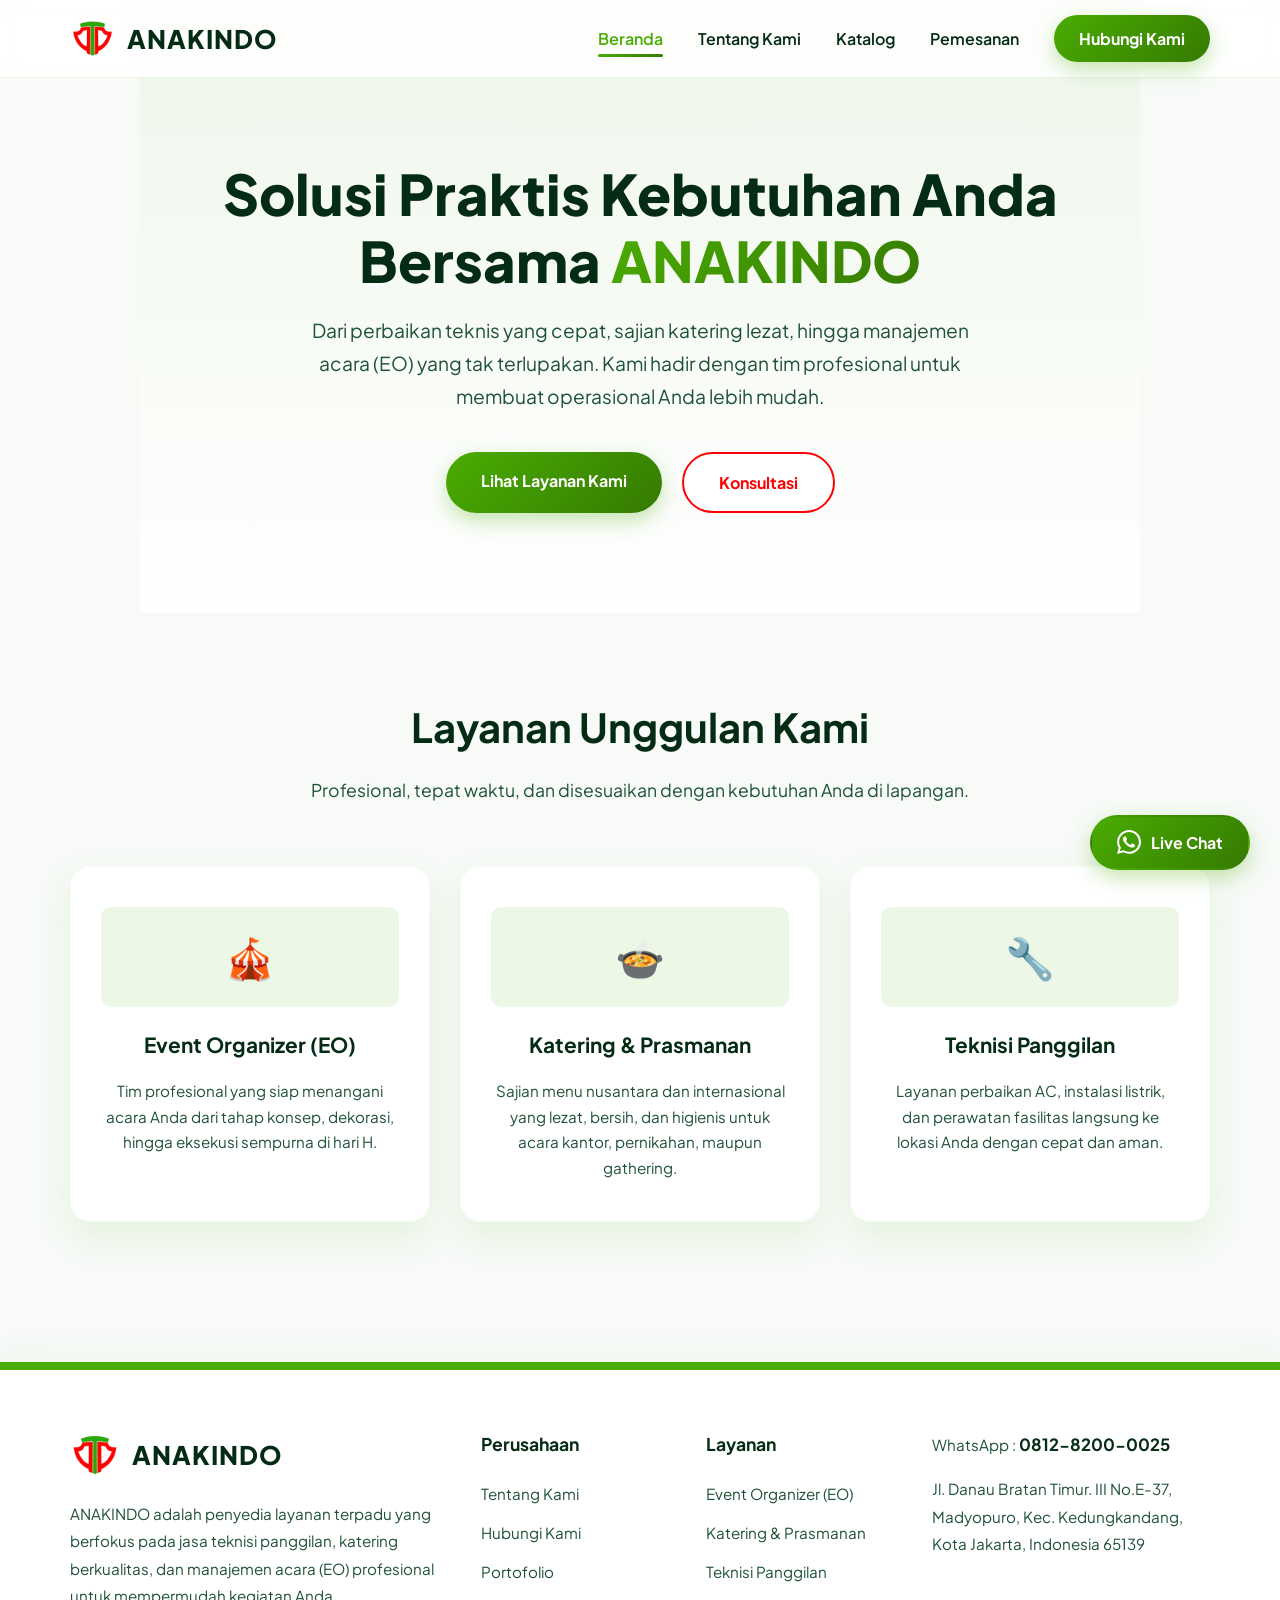
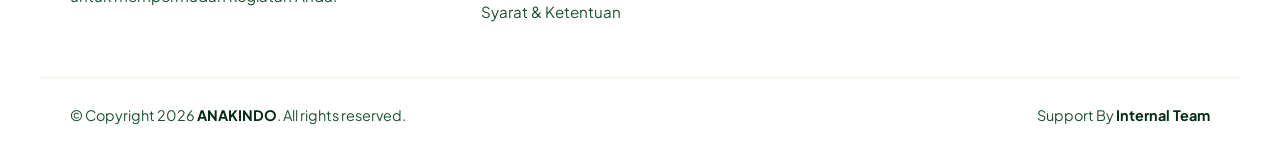
==== index.html @ 2cd926b2 "Add files via upload" ====
<!DOCTYPE html>
<html lang="id">
<head>
    <meta charset="UTF-8">
    <meta name="viewport" content="width=device-width, initial-scale=1.0">
    <title>ANAKINDO - Solusi Jasa & Acara Profesional</title>
    <link rel="stylesheet" href="assets/css/style.css">
    <link rel="icon" type="image/x-icon" href="assets/img/favicon.ico">
</head>
<body>
    <header>
        <div class="nav-container">
            <div class="logo">
                <a href="login.html" style="display: flex; align-items: center; gap: 12px; text-decoration: none; cursor: default;">
                    <img src="assets/img/logo.png" alt="ANAKINDO Logo">
                    <span class="logo-text">ANAKINDO</span>
                </a>
            </div>
            <div class="mobile-menu-btn" id="mobileMenuBtn" style="padding: 5px 15px; user-select: none;" onclick="var nav = document.getElementById('mainNav'); nav.classList.toggle('active'); this.innerHTML = nav.classList.contains('active') ? '✕' : '☰';">☰</div>
            <nav id="mainNav">
                <a href="index.html" class="active">Beranda</a>
                <a href="tentang.html">Tentang Kami</a>
                <a href="katalog.html">Katalog</a>
                <a href="pesan.html">Pemesanan</a>
                <a href="kontak.html" class="btn btn-primary" style="padding: 10px 25px; color: white;">Hubungi Kami</a>
            </nav>
        </div>
    </header>

    <section class="hero">
        <h1>Solusi Praktis Kebutuhan Anda Bersama <span>ANAKINDO</span></h1>
        <p>Dari perbaikan teknis yang cepat, sajian katering lezat, hingga manajemen acara (EO) yang tak terlupakan. Kami hadir dengan tim profesional untuk membuat operasional Anda lebih mudah.</p>
        <div class="hero-btns">
            <a href="katalog.html" class="btn btn-primary">Lihat Layanan Kami</a>
            <a href="https://wa.me/6281282000025?text=Halo%20Tim%20ANAKINDO,%20saya%20ingin%20konsultasi%20gratis%20mengenai%20kebutuhan%20jasa%20saya." class="btn btn-secondary" target="_blank">Konsultasi</a>
        </div>
    </section>

    <section class="section-container">
        <h2 class="section-title">Layanan Unggulan Kami</h2>
        <p class="section-subtitle">Profesional, tepat waktu, dan disesuaikan dengan kebutuhan Anda di lapangan.</p>

        <div class="grid-cards">
            <div class="card">
                <div style="height: 100px; background: rgba(74, 172, 2, 0.1); border-radius: 10px; margin-bottom: 20px; display:flex; align-items:center; justify-content:center; font-size:40px;">🎪</div>
                <h3>Event Organizer (EO)</h3>
                <p>Tim profesional yang siap menangani acara Anda dari tahap konsep, dekorasi, hingga eksekusi sempurna di hari H.</p>
            </div>
            <div class="card">
                <div style="height: 100px; background: rgba(74, 172, 2, 0.1); border-radius: 10px; margin-bottom: 20px; display:flex; align-items:center; justify-content:center; font-size:40px;">🍲</div>
                <h3>Katering & Prasmanan</h3>
                <p>Sajian menu nusantara dan internasional yang lezat, bersih, dan higienis untuk acara kantor, pernikahan, maupun gathering.</p>
            </div>
            <div class="card">
                <div style="height: 100px; background: rgba(74, 172, 2, 0.1); border-radius: 10px; margin-bottom: 20px; display:flex; align-items:center; justify-content:center; font-size:40px;">🔧</div>
                <h3>Teknisi Panggilan</h3>
                <p>Layanan perbaikan AC, instalasi listrik, dan perawatan fasilitas langsung ke lokasi Anda dengan cepat dan aman.</p>
            </div>
        </div>
    </section>

    <footer class="main-footer">
        <div class="footer-container">
            <div class="footer-col brand-col">
                <div class="logo-wrapper">
                    <img src="assets/img/logo.png" alt="ANAKINDO Logo">
                    <span class="logo-text">ANAKINDO</span>
                </div>
                <p>ANAKINDO adalah penyedia layanan terpadu yang berfokus pada jasa teknisi panggilan, katering berkualitas, dan manajemen acara (EO) profesional untuk mempermudah kegiatan Anda.</p>
            </div>
            <div class="footer-col">
                <h4>Perusahaan</h4>
                <ul>
                    <li><a href="tentang.html">Tentang Kami</a></li>
                    <li><a href="kontak.html">Hubungi Kami</a></li>
                    <li><a href="portofolio.html">Portofolio</a></li>
                    <li><a href="syarat.html">Syarat & Ketentuan</a></li>
                </ul>
            </div>
            <div class="footer-col">
                <h4>Layanan</h4>
                <ul>
                    <li><a href="katalog.html">Event Organizer (EO)</a></li>
                    <li><a href="katalog.html">Katering & Prasmanan</a></li>
                    <li><a href="katalog.html">Teknisi Panggilan</a></li>
                </ul>
            </div>
            <div class="footer-col contact-col">
                <p>WhatsApp : <strong style="color: var(--text-main); font-size: 1.05rem;">0812-8200-0025</strong></p>
                <p>Jl. Danau Bratan Timur. III No.E-37, Madyopuro, Kec. Kedungkandang, Kota Jakarta, Indonesia 65139</p>
            </div>
        </div>
        <div class="footer-bottom">
            <div>&copy; Copyright 2026 <strong style="color: var(--text-main);">ANAKINDO</strong>. All rights reserved.</div>
            <div>Support By <strong style="color: var(--text-main);">Internal Team</strong></div>
        </div>
    </footer>

    <a href="https://wa.me/6287814362544" class="floating-chat" target="_blank">
        <svg viewBox="0 0 24 24"><path d="M17.472 14.382c-.297-.149-1.758-.867-2.03-.967-.273-.099-.471-.148-.67.15-.197.297-.767.966-.94 1.164-.173.199-.347.223-.644.075-.297-.15-1.255-.463-2.39-1.475-.883-.788-1.48-1.761-1.653-2.059-.173-.297-.018-.458.13-.606.134-.133.298-.347.446-.52.149-.174.198-.298.298-.497.099-.198.05-.371-.025-.52-.075-.149-.669-1.612-.916-2.207-.242-.579-.487-.5-.669-.51-.173-.008-.371-.01-.57-.01-.198 0-.52.074-.792.372-.272.297-1.04 1.016-1.04 2.479 0 1.462 1.065 2.875 1.213 3.074.149.198 2.096 3.2 5.077 4.487.709.306 1.262.489 1.694.625.712.227 1.36.195 1.871.118.571-.085 1.758-.719 2.006-1.413.248-.694.248-1.289.173-1.413-.074-.124-.272-.198-.57-.347m-5.421 7.403h-.004a9.87 9.87 0 01-5.031-1.378l-.361-.214-3.741.982.998-3.648-.235-.374a9.86 9.86 0 01-1.51-5.26c.001-5.45 4.436-9.884 9.888-9.884 2.64 0 5.122 1.03 6.988 2.898a9.825 9.825 0 012.893 6.994c-.003 5.45-4.437 9.884-9.885 9.884m8.413-18.297A11.815 11.815 0 0012.05 0C5.495 0 .16 5.335.157 11.892c0 2.096.547 4.142 1.588 5.945L.057 24l6.305-1.654a11.882 11.882 0 005.683 1.448h.005c6.554 0 11.89-5.335 11.893-11.893a11.821 11.821 0 00-3.48-8.413z"/></svg>
        Live Chat
    </a>
    <script src="assets/js/main.js"></script>
</body>
</html>
---- assets/css/style.css ----
@import url('https://fonts.googleapis.com/css2?family=Plus+Jakarta+Sans:wght@400;500;600;700;800&display=swap');

:root {
    --white: #ffffff;
    --bg-light: #f7faf7;
    --text-main: #042b14;
    --text-muted: #1e5235;
    --brand-green: #4aac02;
    --brand-red: #fc0303;
    --fade-green: linear-gradient(135deg, #4aac02 0%, #357a01 100%);
    --fade-red: linear-gradient(135deg, #fc0303 0%, #b80000 100%);
    --bg-hero: linear-gradient(180deg, rgba(74, 172, 2, 0.05) 0%, rgba(255, 255, 255, 1) 100%);
    --shadow-float: 0 15px 35px rgba(74, 172, 2, 0.1);
    --shadow-btn: 0 8px 20px rgba(74, 172, 2, 0.3);
    --shadow-btn-red: 0 8px 20px rgba(252, 3, 3, 0.2);
}

* { box-sizing: border-box; margin: 0; padding: 0; font-family: 'Plus Jakarta Sans', sans-serif; }
body { background-color: var(--bg-light); color: var(--text-main); line-height: 1.7; overflow-x: hidden; }

/* ================= TOP NAVIGATION ================= */
header {
    position: fixed; top: 0; width: 100%; background: rgba(255, 255, 255, 0.85);
    backdrop-filter: blur(12px); -webkit-backdrop-filter: blur(12px);
    z-index: 1000; border-bottom: 1px solid rgba(74, 172, 2, 0.1); transition: all 0.3s ease;
}
.nav-container { max-width: 1200px; margin: 0 auto; display: flex; justify-content: space-between; align-items: center; padding: 15px 30px; }

/* LOGO BRANDING */
.logo { display: flex; align-items: center; gap: 12px; }
.logo img { height: 45px; }
.logo-text { font-size: 1.6rem; font-weight: 800; color: var(--text-main); letter-spacing: 1px; text-transform: uppercase; }

nav { display: flex; gap: 35px; align-items: center; }
nav a { text-decoration: none; color: var(--text-main); font-weight: 600; font-size: 1rem; position: relative; padding: 5px 0; transition: color 0.3s ease; }
nav a:hover, nav a.active { color: var(--brand-green); }
nav a::after { content: ''; position: absolute; bottom: 0; left: 0; width: 0%; height: 3px; background: var(--fade-green); transition: width 0.3s ease; border-radius: 2px; }
nav a:hover::after, nav a.active::after { width: 100%; }

/* ================= SECTIONS ================= */
.hero { padding: 160px 30px 100px 30px; background: var(--bg-hero); text-align: center; max-width: 1000px; margin: 0 auto; }
.hero h1 { font-size: 3.5rem; font-weight: 800; line-height: 1.2; margin-bottom: 20px; color: var(--text-main); }
.hero h1 span { background: var(--fade-green); -webkit-background-clip: text; -webkit-text-fill-color: transparent; }
.hero p { font-size: 1.2rem; color: var(--text-muted); margin-bottom: 40px; max-width: 700px; margin-left: auto; margin-right: auto; }
.hero-btns { display: flex; gap: 20px; justify-content: center; }

/* BUTTONS */
.btn { padding: 15px 35px; border-radius: 50px; text-decoration: none; font-weight: 700; font-size: 1rem; transition: all 0.4s ease; border: none; cursor: pointer; display: inline-block; }
.btn-primary { background: var(--fade-green); color: var(--white); box-shadow: var(--shadow-btn); }
.btn-primary:hover { transform: translateY(-3px); box-shadow: 0 12px 25px rgba(74, 172, 2, 0.4); }
.btn-secondary { background: var(--white); color: var(--brand-red); border: 2px solid var(--brand-red); }
.btn-secondary:hover { background: var(--fade-red); color: var(--white); box-shadow: var(--shadow-btn-red); border-color: transparent; transform: translateY(-3px); }

/* GRID SERVICES & CATALOG */
.section-container { max-width: 1200px; margin: 0 auto; padding: 80px 30px; }
.section-title { text-align: center; font-size: 2.5rem; margin-bottom: 15px; }
.section-subtitle { text-align: center; color: var(--text-muted); margin-bottom: 60px; font-size: 1.1rem; }
.grid-cards { display: grid; grid-template-columns: repeat(auto-fit, minmax(300px, 1fr)); gap: 30px; }
.card { background: var(--white); padding: 40px 30px; border-radius: 20px; box-shadow: var(--shadow-float); text-align: center; transition: all 0.4s ease; border: 1px solid rgba(74, 172, 2, 0.05); }
.card:hover { transform: translateY(-10px); border-color: var(--brand-green); box-shadow: 0 20px 40px rgba(74, 172, 2, 0.15); }
.card-icon { width: 70px; height: 70px; background: var(--fade-green); color: var(--white); border-radius: 15px; display: flex; align-items: center; justify-content: center; font-size: 28px; margin: 0 auto 25px auto; font-weight: 800; }
.card h3 { margin-bottom: 15px; font-size: 1.3rem; }
.card p { color: var(--text-muted); font-size: 0.95rem; }

/* ================= FOOTER ================= */
.main-footer { background-color: var(--white); margin-top: 60px; border-top: 8px solid var(--brand-green); box-shadow: 0 -10px 30px rgba(74, 172, 2, 0.03); }
.footer-container { max-width: 1200px; margin: 0 auto; padding: 60px 30px 40px 30px; display: grid; grid-template-columns: 2fr 1fr 1fr 1.5fr; gap: 40px; }
.footer-col.brand-col .logo-wrapper { display: flex; align-items: center; gap: 12px; margin-bottom: 20px; }
.footer-col.brand-col .logo-wrapper img { height: 50px; margin-bottom: 0; }
.footer-col p { color: var(--text-muted); font-size: 0.95rem; line-height: 1.8; }
.footer-col h4 { color: var(--text-main); font-size: 1.1rem; margin-bottom: 20px; font-weight: 700; }
.footer-col ul { list-style: none; padding: 0; }
.footer-col ul li { margin-bottom: 12px; }
.footer-col ul a { text-decoration: none; color: var(--text-muted); transition: color 0.3s ease; font-size: 0.95rem; }
.footer-col ul a:hover { color: var(--brand-green); }
.footer-col.contact-col p { margin-bottom: 15px; }
.footer-bottom { max-width: 1200px; margin: 0 auto; padding: 25px 30px; border-top: 1px solid rgba(74, 172, 2, 0.1); display: flex; justify-content: space-between; align-items: center; color: var(--text-muted); font-size: 0.9rem; }

/* FLOATING LIVE CHAT */
.floating-chat { position: fixed; bottom: 30px; right: 30px; background: var(--fade-green); color: var(--white); padding: 12px 25px; border-radius: 50px; font-weight: 700; font-size: 1rem; text-decoration: none; display: flex; align-items: center; gap: 10px; box-shadow: var(--shadow-btn); z-index: 1000; transition: all 0.3s ease; border: 2px solid transparent; }
.floating-chat:hover { transform: translateY(-5px); box-shadow: 0 15px 30px rgba(74, 172, 2, 0.4); background: var(--white); color: var(--brand-green); border-color: var(--brand-green); }
.floating-chat svg { width: 24px; height: 24px; fill: currentColor; }

@media (max-width: 900px) {
    .footer-container { grid-template-columns: 1fr 1fr; }
}
@media (max-width: 600px) {
    .footer-container { grid-template-columns: 1fr; }
    .footer-bottom { flex-direction: column; gap: 15px; text-align: center; }
}

/* ================= RESPONSIVE MOBILE & TABLET (PERBAIKAN TOTAL) ================= */
.mobile-menu-btn { display: none; font-size: 28px; cursor: pointer; color: var(--brand-green); font-weight: bold; }
.admin-mobile-toggle { display: none; }

@media (max-width: 992px) {
    .nav-container { flex-wrap: wrap; }
    .mobile-menu-btn { display: block; pointer-events: auto; z-index: 1001; }
    
    /* NAVIGASI PUBLIK MOBILE */
    nav { 
        display: none; /* Sembunyi by default */
        width: 100%; flex-direction: column; gap: 15px; margin-top: 15px; 
        background: rgba(255, 255, 255, 0.98); padding: 20px; 
        border-radius: 10px; box-shadow: var(--shadow-float); 
    }
    nav.active { display: flex !important; } /* PAKSA MUNCUL KETIKA AKTIF */
    nav a.btn { margin-left: 0 !important; width: 100%; text-align: center; }

    /* SIDEBAR ADMIN PANEL MOBILE */
    .admin-sidebar { transform: translateX(-100%); transition: 0.4s ease; z-index: 2000; }
    .admin-sidebar.active { transform: translateX(0) !important; }
    .admin-main { margin-left: 0; width: 100%; padding: 20px; }
    .admin-header { flex-direction: column; text-align: center; gap: 15px; margin-top: 50px; }
    .stat-grid { grid-template-columns: 1fr; }
    
    .admin-mobile-toggle { 
        display: block; position: fixed; top: 15px; left: 15px; z-index: 2001; 
        background: var(--fade-green); color: var(--white); border: none; 
        padding: 10px 15px; border-radius: 8px; cursor: pointer; box-shadow: var(--shadow-btn);
    }
}

@media (max-width: 768px) {
    .hero { padding: 120px 20px 60px 20px; }
    .hero h1 { font-size: 2.2rem; }
    .hero p { font-size: 1rem; }
    .hero-btns { flex-direction: column; }
    .hero-btns .btn { width: 100%; margin-bottom: 10px; }

    .inner-hero { padding: 100px 20px 40px; }
    .inner-hero h1 { font-size: 1.8rem; }
    .contact-grid { grid-template-columns: 1fr; }
    .form-container { padding: 20px; }

    .admin-table-container { overflow-x: auto; padding: 15px; }
    table { min-width: 650px; }
}
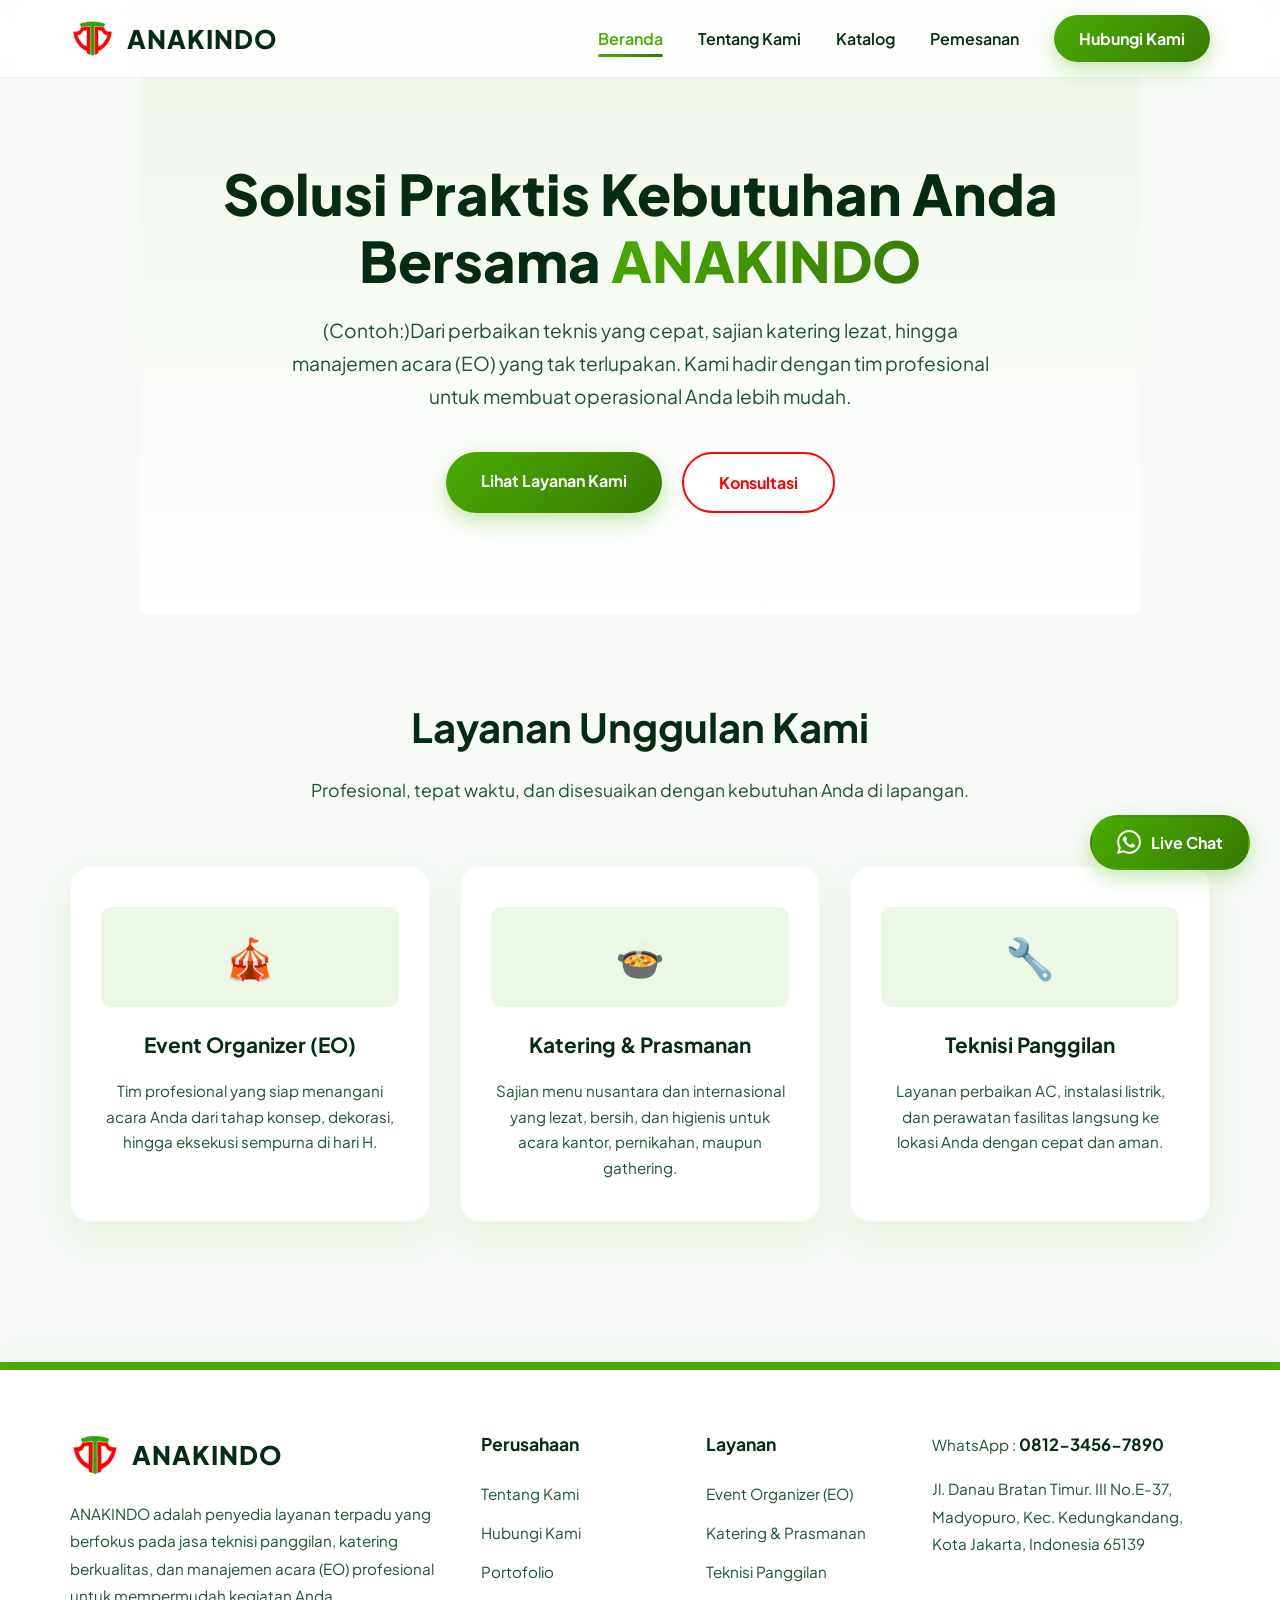
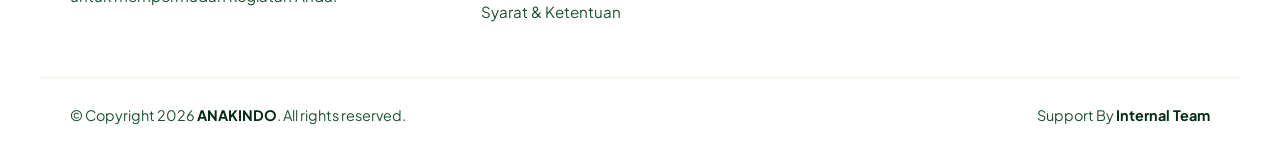
==== commit 63ce9e27: "Add files via upload" ====
--- a/index.html
+++ b/index.html
@@ -29,7 +29,7 @@
 
     <section class="hero">
         <h1>Solusi Praktis Kebutuhan Anda Bersama <span>ANAKINDO</span></h1>
-        <p>Dari perbaikan teknis yang cepat, sajian katering lezat, hingga manajemen acara (EO) yang tak terlupakan. Kami hadir dengan tim profesional untuk membuat operasional Anda lebih mudah.</p>
+        <p>(Contoh:)Dari perbaikan teknis yang cepat, sajian katering lezat, hingga manajemen acara (EO) yang tak terlupakan. Kami hadir dengan tim profesional untuk membuat operasional Anda lebih mudah.</p>
         <div class="hero-btns">
             <a href="katalog.html" class="btn btn-primary">Lihat Layanan Kami</a>
             <a href="https://wa.me/6281282000025?text=Halo%20Tim%20ANAKINDO,%20saya%20ingin%20konsultasi%20gratis%20mengenai%20kebutuhan%20jasa%20saya." class="btn btn-secondary" target="_blank">Konsultasi</a>
@@ -86,7 +86,7 @@
                 </ul>
             </div>
             <div class="footer-col contact-col">
-                <p>WhatsApp : <strong style="color: var(--text-main); font-size: 1.05rem;">0812-8200-0025</strong></p>
+                <p>WhatsApp : <strong style="color: var(--text-main); font-size: 1.05rem;">0812-3456-7890</strong></p>
                 <p>Jl. Danau Bratan Timur. III No.E-37, Madyopuro, Kec. Kedungkandang, Kota Jakarta, Indonesia 65139</p>
             </div>
         </div>
@@ -96,7 +96,7 @@
         </div>
     </footer>
 
-    <a href="https://wa.me/6287814362544" class="floating-chat" target="_blank">
+    <a href="https://wa.me/6282223517367" class="floating-chat" target="_blank">
         <svg viewBox="0 0 24 24"><path d="M17.472 14.382c-.297-.149-1.758-.867-2.03-.967-.273-.099-.471-.148-.67.15-.197.297-.767.966-.94 1.164-.173.199-.347.223-.644.075-.297-.15-1.255-.463-2.39-1.475-.883-.788-1.48-1.761-1.653-2.059-.173-.297-.018-.458.13-.606.134-.133.298-.347.446-.52.149-.174.198-.298.298-.497.099-.198.05-.371-.025-.52-.075-.149-.669-1.612-.916-2.207-.242-.579-.487-.5-.669-.51-.173-.008-.371-.01-.57-.01-.198 0-.52.074-.792.372-.272.297-1.04 1.016-1.04 2.479 0 1.462 1.065 2.875 1.213 3.074.149.198 2.096 3.2 5.077 4.487.709.306 1.262.489 1.694.625.712.227 1.36.195 1.871.118.571-.085 1.758-.719 2.006-1.413.248-.694.248-1.289.173-1.413-.074-.124-.272-.198-.57-.347m-5.421 7.403h-.004a9.87 9.87 0 01-5.031-1.378l-.361-.214-3.741.982.998-3.648-.235-.374a9.86 9.86 0 01-1.51-5.26c.001-5.45 4.436-9.884 9.888-9.884 2.64 0 5.122 1.03 6.988 2.898a9.825 9.825 0 012.893 6.994c-.003 5.45-4.437 9.884-9.885 9.884m8.413-18.297A11.815 11.815 0 0012.05 0C5.495 0 .16 5.335.157 11.892c0 2.096.547 4.142 1.588 5.945L.057 24l6.305-1.654a11.882 11.882 0 005.683 1.448h.005c6.554 0 11.89-5.335 11.893-11.893a11.821 11.821 0 00-3.48-8.413z"/></svg>
         Live Chat
     </a>
--- a/assets/css/style.css
+++ b/assets/css/style.css
@@ -1,4 +1,4 @@
-@import url('https://fonts.googleapis.com/css2?family=Plus+Jakarta+Sans:wght@400;500;600;700;800&display=swap');
+@import url('https://fonts.googleapis.com/css2?family=Plus+Jakarta+Sans:wght=400;500;600;700;800&display=swap');
 
 :root {
     --white: #ffffff;
@@ -37,12 +37,16 @@
 nav a::after { content: ''; position: absolute; bottom: 0; left: 0; width: 0%; height: 3px; background: var(--fade-green); transition: width 0.3s ease; border-radius: 2px; }
 nav a:hover::after, nav a.active::after { width: 100%; }
 
-/* ================= SECTIONS ================= */
+/* ================= SECTIONS & HERO ================= */
 .hero { padding: 160px 30px 100px 30px; background: var(--bg-hero); text-align: center; max-width: 1000px; margin: 0 auto; }
 .hero h1 { font-size: 3.5rem; font-weight: 800; line-height: 1.2; margin-bottom: 20px; color: var(--text-main); }
 .hero h1 span { background: var(--fade-green); -webkit-background-clip: text; -webkit-text-fill-color: transparent; }
 .hero p { font-size: 1.2rem; color: var(--text-muted); margin-bottom: 40px; max-width: 700px; margin-left: auto; margin-right: auto; }
 .hero-btns { display: flex; gap: 20px; justify-content: center; }
+
+/* Komponen Halaman Dalam */
+.inner-hero { padding: 120px 30px 60px; background: var(--bg-hero); text-align: center; }
+.inner-hero h1 { font-size: 2.5rem; color: var(--text-main); }
 
 /* BUTTONS */
 .btn { padding: 15px 35px; border-radius: 50px; text-decoration: none; font-weight: 700; font-size: 1rem; transition: all 0.4s ease; border: none; cursor: pointer; display: inline-block; }
@@ -51,16 +55,84 @@
 .btn-secondary { background: var(--white); color: var(--brand-red); border: 2px solid var(--brand-red); }
 .btn-secondary:hover { background: var(--fade-red); color: var(--white); box-shadow: var(--shadow-btn-red); border-color: transparent; transform: translateY(-3px); }
 
-/* GRID SERVICES & CATALOG */
+/* GRID SERVICES & CARDS */
 .section-container { max-width: 1200px; margin: 0 auto; padding: 80px 30px; }
 .section-title { text-align: center; font-size: 2.5rem; margin-bottom: 15px; }
 .section-subtitle { text-align: center; color: var(--text-muted); margin-bottom: 60px; font-size: 1.1rem; }
 .grid-cards { display: grid; grid-template-columns: repeat(auto-fit, minmax(300px, 1fr)); gap: 30px; }
 .card { background: var(--white); padding: 40px 30px; border-radius: 20px; box-shadow: var(--shadow-float); text-align: center; transition: all 0.4s ease; border: 1px solid rgba(74, 172, 2, 0.05); }
 .card:hover { transform: translateY(-10px); border-color: var(--brand-green); box-shadow: 0 20px 40px rgba(74, 172, 2, 0.15); }
-.card-icon { width: 70px; height: 70px; background: var(--fade-green); color: var(--white); border-radius: 15px; display: flex; align-items: center; justify-content: center; font-size: 28px; margin: 0 auto 25px auto; font-weight: 800; }
 .card h3 { margin-bottom: 15px; font-size: 1.3rem; }
 .card p { color: var(--text-muted); font-size: 0.95rem; }
+
+.price-tag { color: var(--brand-red); font-weight: 800; font-size: 1.2rem; margin: 15px 0; }
+.project-tag { display: inline-block; padding: 4px 12px; background: rgba(74, 172, 2, 0.1); color: var(--brand-green); font-size: 0.85rem; font-weight: 700; border-radius: 50px; margin-bottom: 12px; }
+.project-client { font-size: 0.9rem; color: var(--text-muted); font-weight: 600; margin-top: 10px; }
+
+/* ================= HALAMAN SYARAT & KETENTUAN ================= */
+.content-box { max-width: 800px; margin: -20px auto 60px; background: var(--white); padding: 40px; border-radius: 20px; box-shadow: var(--shadow-float); }
+.content-box h3 { color: var(--brand-green); margin-top: 30px; margin-bottom: 15px; font-size: 1.3rem; }
+.content-box p, .content-box ul { color: var(--text-main); font-size: 1.05rem; line-height: 1.8; margin-bottom: 15px; }
+.content-box ul { padding-left: 20px; }
+.content-box li { margin-bottom: 10px; }
+
+/* ================= FORMULIR & INPUT GLOBAL ================= */
+.form-container { max-width: 600px; margin: 0 auto; background: var(--white); padding: 40px; border-radius: 20px; box-shadow: var(--shadow-float); }
+.form-group { margin-bottom: 25px; text-align: left; }
+label { display: block; font-weight: 600; margin-bottom: 10px; color: var(--text-main); font-size: 0.95rem; }
+input, select, textarea { width: 100%; padding: 15px; border: 2px solid rgba(74, 172, 2, 0.15); border-radius: 10px; background: var(--bg-light); color: var(--text-main); font-size: 1rem; transition: all 0.3s; margin-top: 5px; }
+input:focus, select:focus, textarea:focus { outline: none; border-color: var(--brand-green); background: var(--white); }
+
+/* ================= HALAMAN KONTAK ================= */
+.contact-grid { display: grid; grid-template-columns: 1fr 1fr; gap: 40px; max-width: 1000px; margin: 0 auto; }
+.contact-info { background: var(--white); padding: 40px; border-radius: 20px; box-shadow: var(--shadow-float); border: 1px solid rgba(74, 172, 2, 0.05); }
+.info-item { margin-bottom: 25px; }
+.info-item h4 { color: var(--brand-green); margin-bottom: 5px; }
+
+/* Gaya Tombol Media Sosial Resmi */
+.social-links-container { display: flex; flex-direction: column; gap: 12px; margin-top: 12px; }
+.social-btn { text-decoration: none; color: var(--text-main); font-weight: 600; display: flex; align-items: center; gap: 15px; background: rgba(74, 172, 2, 0.05); padding: 14px 22px; border-radius: 12px; transition: all 0.3s ease; font-size: 0.95rem; border: 1px solid rgba(74, 172, 2, 0.1); }
+.social-btn svg { width: 20px; height: 20px; fill: var(--brand-green); transition: all 0.3s ease; }
+.social-btn:hover { background: var(--fade-green); color: var(--white); border-color: transparent; transform: translateX(6px); box-shadow: var(--shadow-btn); }
+.social-btn:hover svg { fill: var(--white); transform: scale(1.1); }
+
+/* Gaya Khusus Form Kontak Jauh dari Inline Style */
+#kontakForm input, #kontakForm textarea { margin-top: 0; margin-bottom: 20px; }
+#kontakForm button { width: 100%; }
+
+/* ================= HALAMAN PORTOFOLIO ================= */
+.portfolio-timeline { max-width: 1000px; margin: 20px auto 40px auto; padding: 0 20px; }
+.sort-control { max-width: 1000px; margin: 0 auto; padding: 0 20px; display: flex; justify-content: flex-end; margin-top: -20px; position: relative; z-index: 10; }
+.sort-select { padding: 10px 20px; border-radius: 50px; border: 2px solid rgba(74, 172, 2, 0.2); background: var(--white); color: var(--text-main); font-weight: 700; font-size: 0.95rem; cursor: pointer; outline: none; transition: 0.3s; box-shadow: var(--shadow-float); }
+.sort-select:focus, .sort-select:hover { border-color: var(--brand-green); }
+.portfolio-row { display: flex; align-items: center; gap: 60px; margin-bottom: 80px; position: relative; transition: all 0.5s ease; }
+.portfolio-row.reverse { flex-direction: row-reverse; }
+.portfolio-text { flex: 1; }
+.portfolio-box { width: 400px; height: 250px; position: relative; border-radius: 20px; overflow: hidden; background: var(--fade-green); box-shadow: var(--shadow-float); display: flex; align-items: center; justify-content: center; }
+.portfolio-box::before { content: ""; position: absolute; width: 100%; height: 100%; background-image: radial-gradient(circle at 30% 20%, rgba(255,255,255,0.15) 0%, transparent 50%), radial-gradient(circle at 80% 70%, rgba(0,0,0,0.1) 0%, transparent 50%); opacity: 0.8; }
+.fading-overlay { position: absolute; top: 0; left: 0; width: 100%; height: 100%; background: linear-gradient(135deg, rgba(4, 43, 20, 0) 20%, rgba(4, 43, 20, 0.75) 100%); z-index: 1; }
+.year-display { position: absolute; bottom: 25px; right: 30px; font-size: 3.5rem; font-weight: 800; color: rgba(255, 255, 255, 0.9); z-index: 2; letter-spacing: -2px; line-height: 1; text-shadow: 0 4px 15px rgba(0,0,0,0.2); }
+.box-icon { font-size: 60px; z-index: 2; opacity: 0.85; filter: drop-shadow(0 4px 10px rgba(0,0,0,0.15)); }
+
+/* ================= HALAMAN LOGIN KHUSUS ================= */
+.login-body { background: var(--fade-green); display: flex; align-items: center; justify-content: center; min-height: 100vh; }
+.login-box { background: var(--white); padding: 50px 40px; border-radius: 20px; box-shadow: 0 25px 50px rgba(0,0,0,0.2); width: 100%; max-width: 400px; text-align: center; }
+.login-box img { max-width: 150px; margin-bottom: 30px; }
+
+/* ================= HALAMAN ADMIN PANEL ================= */
+.admin-body { background-color: var(--bg-light); display: flex; margin: 0; min-height: 100vh; overflow-x: hidden; }
+.admin-sidebar { width: 280px; background: var(--white); box-shadow: 5px 0 25px rgba(74, 172, 2, 0.05); position: fixed; height: 100vh; display: flex; flex-direction: column; z-index: 2000; transition: transform 0.4s ease; }
+.admin-nav { padding: 30px 20px; display: flex; flex-direction: column; gap: 10px; }
+.admin-nav a { text-decoration: none; color: var(--text-muted); font-weight: 600; padding: 15px 25px; border-radius: 12px; transition: all 0.3s ease; cursor: pointer; }
+.admin-nav a:hover, .admin-nav a.active { background: var(--fade-green); color: var(--white); }
+.admin-main { margin-left: 280px; width: calc(100% - 280px); padding: 40px 50px; transition: margin 0.4s ease, width 0.4s ease; }
+.stat-grid { display: grid; grid-template-columns: repeat(3, 1fr); gap: 30px; margin-bottom: 40px; }
+.stat-card { background: var(--white); padding: 30px; border-radius: 20px; box-shadow: var(--shadow-float); position: relative; border: 1px solid rgba(74, 172, 2, 0.05); }
+.admin-table-container { background: var(--white); border-radius: 20px; padding: 30px; box-shadow: var(--shadow-float); margin-bottom: 30px; }
+.admin-table-container table { width: 100%; border-collapse: collapse; }
+.admin-table-container th, .admin-table-container td { padding: 18px 15px; text-align: left; border-bottom: 1px solid rgba(74, 172, 2, 0.1); }
+.select-status { padding: 8px 12px; border-radius: 8px; border: 1px solid rgba(74, 172, 2, 0.3); background: var(--bg-light); font-weight: 600; color: var(--text-main); cursor: pointer; outline: none; }
+.select-status:focus { border-color: var(--brand-green); }
 
 /* ================= FOOTER ================= */
 .main-footer { background-color: var(--white); margin-top: 60px; border-top: 8px solid var(--brand-green); box-shadow: 0 -10px 30px rgba(74, 172, 2, 0.03); }
@@ -81,15 +153,7 @@
 .floating-chat:hover { transform: translateY(-5px); box-shadow: 0 15px 30px rgba(74, 172, 2, 0.4); background: var(--white); color: var(--brand-green); border-color: var(--brand-green); }
 .floating-chat svg { width: 24px; height: 24px; fill: currentColor; }
 
-@media (max-width: 900px) {
-    .footer-container { grid-template-columns: 1fr 1fr; }
-}
-@media (max-width: 600px) {
-    .footer-container { grid-template-columns: 1fr; }
-    .footer-bottom { flex-direction: column; gap: 15px; text-align: center; }
-}
-
-/* ================= RESPONSIVE MOBILE & TABLET (PERBAIKAN TOTAL) ================= */
+/* ================= RESPONSIVE MEDIA QUERIES (PERBAIKAN TOTAL MOBILE) ================= */
 .mobile-menu-btn { display: none; font-size: 28px; cursor: pointer; color: var(--brand-green); font-weight: bold; }
 .admin-mobile-toggle { display: none; }
 
@@ -97,28 +161,18 @@
     .nav-container { flex-wrap: wrap; }
     .mobile-menu-btn { display: block; pointer-events: auto; z-index: 1001; }
     
-    /* NAVIGASI PUBLIK MOBILE */
-    nav { 
-        display: none; /* Sembunyi by default */
-        width: 100%; flex-direction: column; gap: 15px; margin-top: 15px; 
-        background: rgba(255, 255, 255, 0.98); padding: 20px; 
-        border-radius: 10px; box-shadow: var(--shadow-float); 
-    }
-    nav.active { display: flex !important; } /* PAKSA MUNCUL KETIKA AKTIF */
+    nav { display: none; width: 100%; flex-direction: column; gap: 15px; margin-top: 15px; background: rgba(255, 255, 255, 0.98); padding: 20px; border-radius: 10px; box-shadow: var(--shadow-float); }
+    nav.active { display: flex !important; }
     nav a.btn { margin-left: 0 !important; width: 100%; text-align: center; }
 
-    /* SIDEBAR ADMIN PANEL MOBILE */
+    /* Admin Responsif */
     .admin-sidebar { transform: translateX(-100%); transition: 0.4s ease; z-index: 2000; }
     .admin-sidebar.active { transform: translateX(0) !important; }
-    .admin-main { margin-left: 0; width: 100%; padding: 20px; }
-    .admin-header { flex-direction: column; text-align: center; gap: 15px; margin-top: 50px; }
-    .stat-grid { grid-template-columns: 1fr; }
+    .admin-main { margin-left: 0; width: 100%; padding: 20px; padding-top: 80px; }
+    .stat-grid { grid-template-columns: 1fr; gap: 20px; margin-bottom: 30px; }
+    .admin-mobile-toggle { display: block; position: fixed; top: 15px; left: 15px; z-index: 2001; background: var(--fade-green); color: var(--white); border: none; padding: 10px 15px; border-radius: 8px; cursor: pointer; box-shadow: var(--shadow-btn); font-weight: bold; }
     
-    .admin-mobile-toggle { 
-        display: block; position: fixed; top: 15px; left: 15px; z-index: 2001; 
-        background: var(--fade-green); color: var(--white); border: none; 
-        padding: 10px 15px; border-radius: 8px; cursor: pointer; box-shadow: var(--shadow-btn);
-    }
+    .footer-container { grid-template-columns: 1fr 1fr; }
 }
 
 @media (max-width: 768px) {
@@ -130,9 +184,21 @@
 
     .inner-hero { padding: 100px 20px 40px; }
     .inner-hero h1 { font-size: 1.8rem; }
-    .contact-grid { grid-template-columns: 1fr; }
+    
+    /* Perbaikan Kotak Kontak & Form di HP (Mengurangi Padding agar tidak off-screen) */
+    .contact-grid { grid-template-columns: 1fr; gap: 25px; }
+    .contact-info { padding: 25px 20px; }
     .form-container { padding: 20px; }
 
     .admin-table-container { overflow-x: auto; padding: 15px; }
-    table { min-width: 650px; }
+    .admin-table-container table { min-width: 800px; }
+
+    /* Portofolio Responsif */
+    .portfolio-row, .portfolio-row.reverse { flex-direction: column !important; gap: 30px; margin-bottom: 60px; text-align: center; }
+    .portfolio-box { width: 100%; height: 200px; }
+    .year-display { font-size: 2.8rem; bottom: 15px; right: 20px; }
+    .sort-control { justify-content: center; margin-bottom: 20px; }
+
+    .footer-container { grid-template-columns: 1fr; }
+    .footer-bottom { flex-direction: column; gap: 15px; text-align: center; }
 }
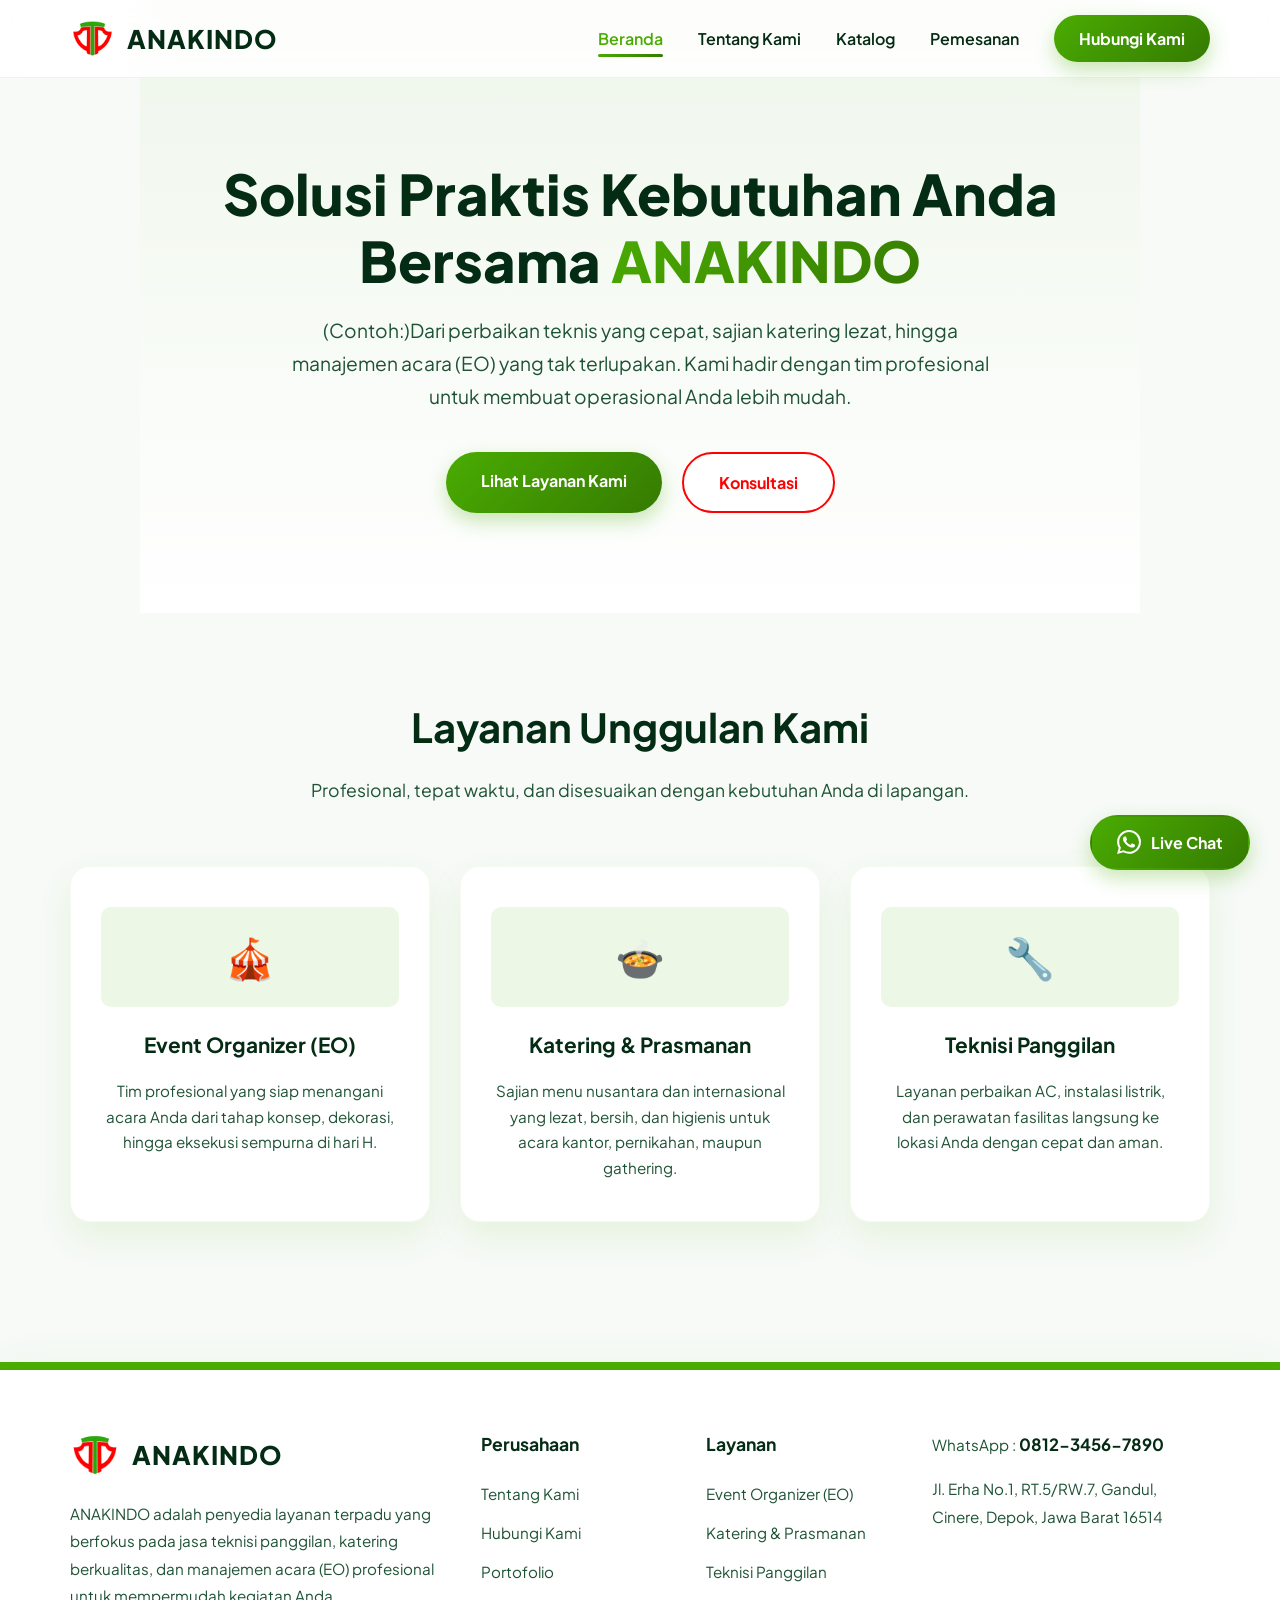
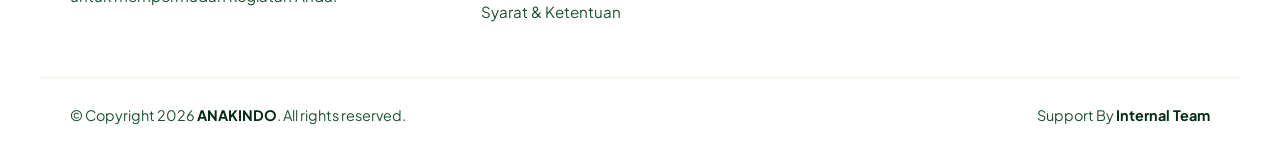
==== commit 6f2125f1: "Add files via upload" ====
--- a/index.html
+++ b/index.html
@@ -87,7 +87,7 @@
             </div>
             <div class="footer-col contact-col">
                 <p>WhatsApp : <strong style="color: var(--text-main); font-size: 1.05rem;">0812-3456-7890</strong></p>
-                <p>Jl. Danau Bratan Timur. III No.E-37, Madyopuro, Kec. Kedungkandang, Kota Jakarta, Indonesia 65139</p>
+                <p>Jl. Erha No.1, RT.5/RW.7, Gandul, Cinere, Depok, Jawa Barat 16514</p>
             </div>
         </div>
         <div class="footer-bottom">
